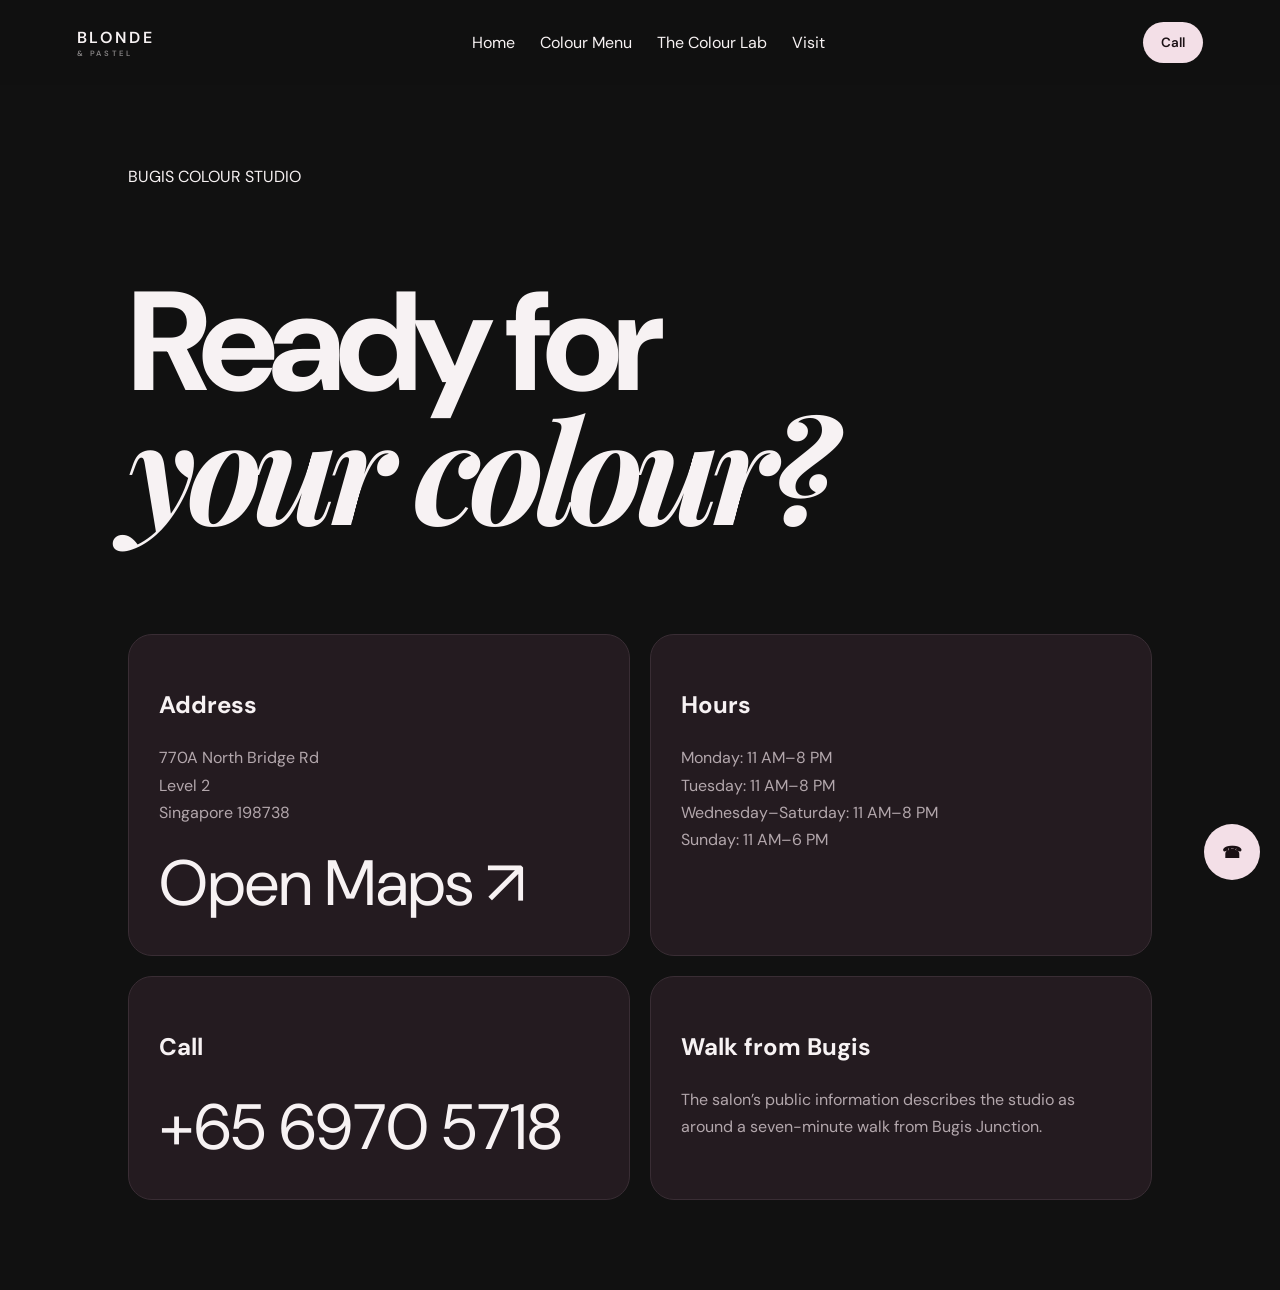
==== contact.html @ 42c8560f "Create Salon 6 contact and directions page" ====
<!doctype html><html><head><meta charset="utf-8"><meta name="viewport" content="width=device-width,initial-scale=1"><title>Visit Blonde & Pastel</title><link rel="stylesheet" href="style.css"><link rel="stylesheet" href="site.css"></head><body><header><a class="logo" href="index.html">BLONDE<span>& PASTEL</span></a><nav><a href="index.html">Home</a><a href="services.html">Colour Menu</a><a href="experience.html">The Colour Lab</a><a href="contact.html">Visit</a></nav><a class="cta" href="tel:+6569705718">Call</a></header><main class="page"><div class="page-hero"><p class="eyebrow">BUGIS COLOUR STUDIO</p><h1>Ready for<br><i>your colour?</i></h1></div><div class="contact-grid"><article class="contact-card reveal"><h3>Address</h3><p>770A North Bridge Rd<br>Level 2<br>Singapore 198738</p><a class="big-link" href="https://www.google.com/maps/search/?api=1&query=770A%20North%20Bridge%20Road%20Singapore%20198738">Open Maps ↗</a></article><article class="contact-card reveal"><h3>Hours</h3><p>Monday: 11 AM–8 PM<br>Tuesday: 11 AM–8 PM<br>Wednesday–Saturday: 11 AM–8 PM<br>Sunday: 11 AM–6 PM</p></article><article class="contact-card reveal"><h3>Call</h3><a class="big-link" href="tel:+6569705718">+65 6970 5718</a></article><article class="contact-card reveal"><h3>Walk from Bugis</h3><p>The salon’s public information describes the studio as around a seven-minute walk from Bugis Junction.</p></article></div></main><a class="float" href="tel:+6569705718">☎</a><script src="site.js"></script></body></html>
---- style.css ----
@import url('https://fonts.googleapis.com/css2?family=DM+Sans:wght@400;600&family=Playfair+Display:ital,wght@0,500;1,500&display=swap');*{box-sizing:border-box}html{scroll-behavior:smooth}body{margin:0;background:#111;color:#f7f2f3;font-family:DM Sans,sans-serif}header{position:fixed;z-index:5;width:100%;top:0;padding:22px 6vw;display:flex;justify-content:space-between;align-items:center;background:#111c;backdrop-filter:blur(16px)}a{color:inherit;text-decoration:none}.logo{font-weight:600;letter-spacing:.16em}.logo span{display:block;font-size:.48rem;opacity:.5}nav{display:none;gap:25px}.cta{background:#f3dfe7;color:#1b1115;padding:12px 18px;border-radius:999px;font-weight:600;font-size:.84rem}.hero{min-height:100svh;padding:150px 8vw;display:flex;flex-direction:column;justify-content:center;background:radial-gradient(circle at 80% 30%,#694657,transparent 38%)}.hero>p,section>p{font-size:.68rem;letter-spacing:.23em;color:#d0aabc}.hero h1,h2{font-size:clamp(3.3rem,11vw,8rem);line-height:.88;letter-spacing:-.06em;margin:18px 0}.hero i,h2 i{font-family:'Playfair Display',serif}.hero h4{max-width:570px;color:#bcb0b5;line-height:1.7;font-weight:400;margin:25px 0}.hero div{display:flex;gap:18px;flex-wrap:wrap;align-items:center}section:not(.hero){padding:110px 8vw}#services{background:#1a1518}.grid{display:grid;gap:16px}.grid article{min-height:250px;padding:30px;border:1px solid #392d34;border-radius:24px;background:linear-gradient(145deg,#241b20,#151114);display:flex;flex-direction:column;justify-content:space-between;transition:.45s}.grid article:hover{transform:translateY(-8px)}.grid b{color:#d09eb2}.grid h3{font-size:1.45rem}.grid p,#visit p{color:#b3a7ac;line-height:1.7}#visit{text-align:center;background:radial-gradient(circle at 50% 0,#4a2f3c,#111 62%)}#visit h2{font-size:clamp(2.7rem,9vw,6rem)}#visit a{display:inline-block;margin:8px}.float{position:fixed;z-index:6;right:20px;bottom:20px;width:56px;height:56px;border-radius:50%;display:grid;place-items:center;background:#f3dfe7;color:#1b1115;font-weight:700}#loader{position:fixed;z-index:20;inset:0;display:grid;place-items:center;background:#111;letter-spacing:.3em;transition:.8s}@media(min-width:800px){nav{display:flex}.grid{grid-template-columns:repeat(3,1fr)}}
---- site.css ----
:root{--accent:#d0aabc;--line:#392d34}.hero-meta{display:flex;gap:28px;flex-wrap:wrap;margin-top:70px;font-size:.65rem;letter-spacing:.18em;color:#98858f}.marquee{overflow:hidden;border-block:1px solid var(--line);padding:18px 0;white-space:nowrap;background:#1a1518}.marquee div{width:max-content;animation:marquee 28s linear infinite;letter-spacing:.25em;color:#d09eb2}.feature{padding:110px 7vw;display:grid;gap:40px;align-items:center;background:radial-gradient(circle at 80% 40%,#4a2f3c,#111 55%)}.feature p{color:#b3a7ac;line-height:1.8;max-width:560px}.feature h2{font-size:clamp(3rem,9vw,7rem)}.feature .cta{display:inline-block;margin-top:15px}.reveal{opacity:0;transform:translateY(35px);transition:opacity .8s ease,transform .8s ease}.reveal.visible{opacity:1;transform:none}.tilt{transform-style:preserve-3d;will-change:transform}.tilt a{color:var(--accent);text-decoration:none}.page{min-height:100svh;padding:150px 7vw 90px}.page-hero{max-width:900px;margin-bottom:80px}.page-hero h1{font-size:clamp(3.5rem,11vw,9rem);line-height:.88;letter-spacing:-.06em}.page-hero h1 i{font-family:'Playfair Display',serif}.service-list{display:grid;gap:18px}.service-row{display:grid;grid-template-columns:60px 1fr auto;gap:20px;align-items:start;padding:28px 0;border-top:1px solid var(--line)}.service-row h2{font-size:clamp(1.5rem,4vw,3rem);margin:0 0 8px}.service-row p{color:#b3a7ac;line-height:1.7;max-width:650px}.service-row span{color:var(--accent)}.contact-grid{display:grid;gap:20px}.contact-card{padding:30px;border:1px solid var(--line);border-radius:24px;background:#241b20}.contact-card h3{font-size:1.5rem}.contact-card p{color:#b3a7ac;line-height:1.7}.big-link{font-size:clamp(1.5rem,5vw,4rem);word-break:break-word}.page-nav{display:flex;gap:10px;flex-wrap:wrap;margin-top:50px}.page-nav a{padding:11px 15px;border:1px solid var(--line);border-radius:999px;text-decoration:none}.page-nav a:hover{background:#f3dfe7;color:#1b1115}@keyframes marquee{to{transform:translateX(-50%)}}@media(min-width:800px){.feature{grid-template-columns:1fr 1fr}.service-list{max-width:1100px}.contact-grid{grid-template-columns:1fr 1fr}.page{padding-left:10vw;padding-right:10vw}}
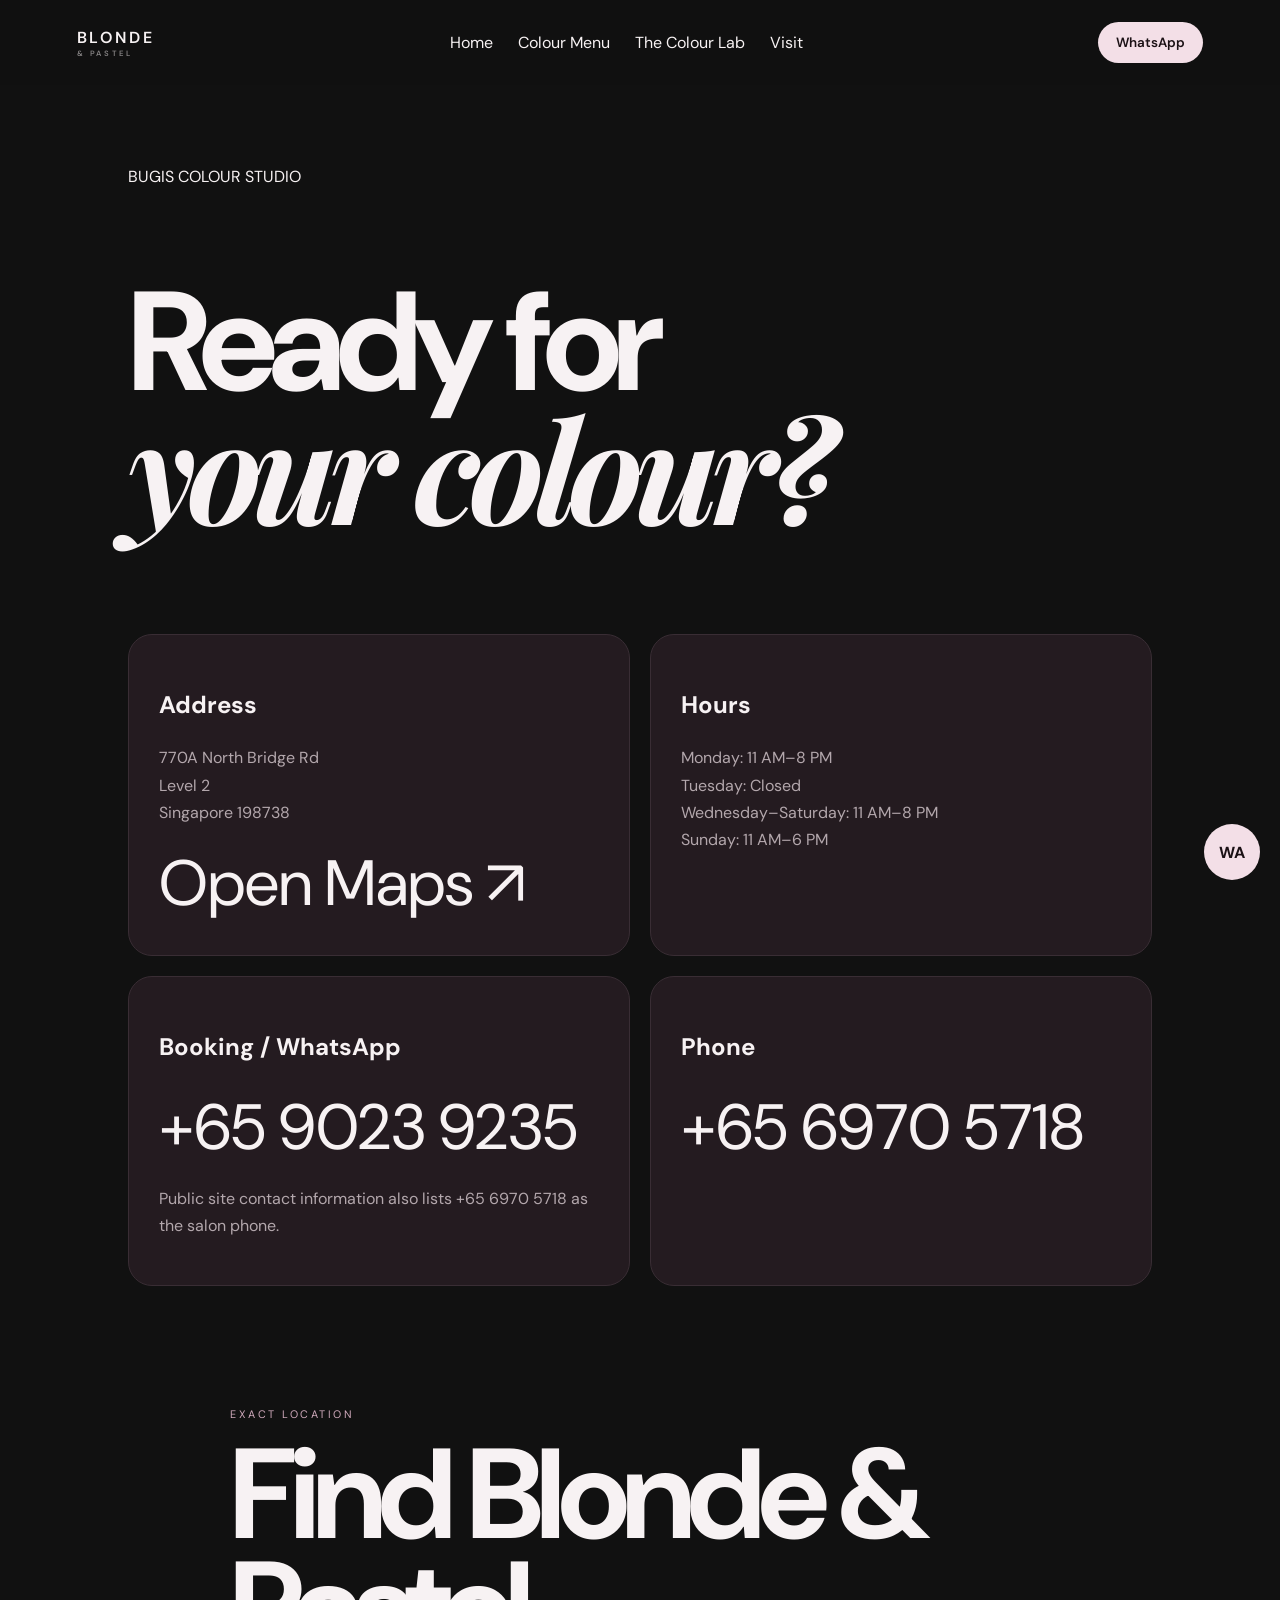
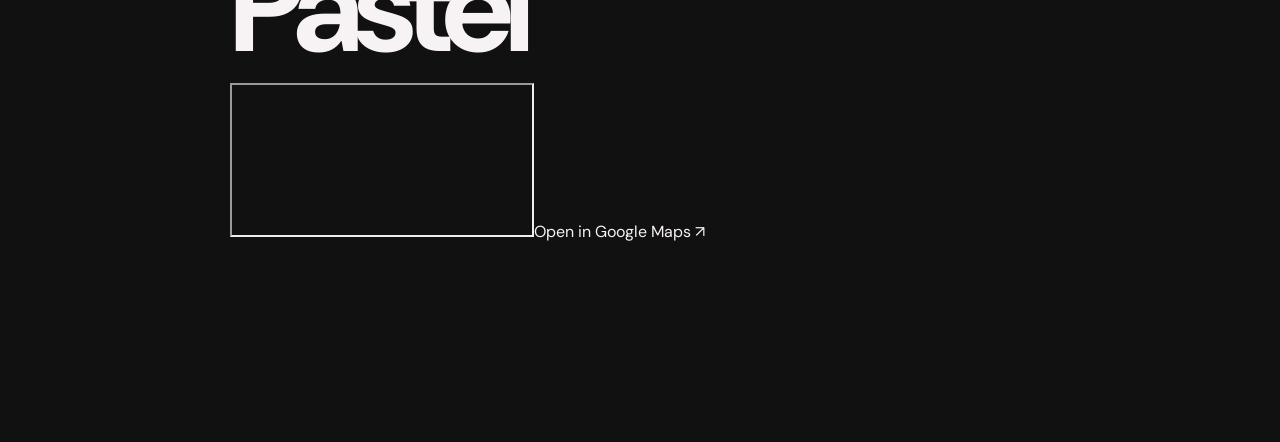
==== commit b6615619: "Upgrade Salon 6 contact page with exact embedded Google Maps and prefilled WhatsApp" ====
--- a/contact.html
+++ b/contact.html
@@ -1 +1 @@
-<!doctype html><html><head><meta charset="utf-8"><meta name="viewport" content="width=device-width,initial-scale=1"><title>Visit Blonde & Pastel</title><link rel="stylesheet" href="style.css"><link rel="stylesheet" href="site.css"></head><body><header><a class="logo" href="index.html">BLONDE<span>& PASTEL</span></a><nav><a href="index.html">Home</a><a href="services.html">Colour Menu</a><a href="experience.html">The Colour Lab</a><a href="contact.html">Visit</a></nav><a class="cta" href="tel:+6569705718">Call</a></header><main class="page"><div class="page-hero"><p class="eyebrow">BUGIS COLOUR STUDIO</p><h1>Ready for<br><i>your colour?</i></h1></div><div class="contact-grid"><article class="contact-card reveal"><h3>Address</h3><p>770A North Bridge Rd<br>Level 2<br>Singapore 198738</p><a class="big-link" href="https://www.google.com/maps/search/?api=1&query=770A%20North%20Bridge%20Road%20Singapore%20198738">Open Maps ↗</a></article><article class="contact-card reveal"><h3>Hours</h3><p>Monday: 11 AM–8 PM<br>Tuesday: 11 AM–8 PM<br>Wednesday–Saturday: 11 AM–8 PM<br>Sunday: 11 AM–6 PM</p></article><article class="contact-card reveal"><h3>Call</h3><a class="big-link" href="tel:+6569705718">+65 6970 5718</a></article><article class="contact-card reveal"><h3>Walk from Bugis</h3><p>The salon’s public information describes the studio as around a seven-minute walk from Bugis Junction.</p></article></div></main><a class="float" href="tel:+6569705718">☎</a><script src="site.js"></script></body></html>+<!doctype html><html lang="en"><head><meta charset="utf-8"><meta name="viewport" content="width=device-width,initial-scale=1"><title>Visit Blonde & Pastel</title><link rel="stylesheet" href="style.css"><link rel="stylesheet" href="site.css"></head><body><div id="loader"><strong>BLONDE & PASTEL</strong><span>COLOUR LAB · BUGIS</span></div><header><a class="logo" href="index.html">BLONDE<span>& PASTEL</span></a><nav><a href="index.html">Home</a><a href="services.html">Colour Menu</a><a href="experience.html">The Colour Lab</a><a href="contact.html">Visit</a></nav><a class="cta" href="https://wa.me/6590239235?text=Hi%20Blonde%20%26%20Pastel%2C%20I%27d%20like%20to%20book%20a%20colour%20consultation.">WhatsApp</a></header><main class="page"><div class="page-hero"><p class="eyebrow">BUGIS COLOUR STUDIO</p><h1>Ready for<br><i>your colour?</i></h1></div><div class="contact-grid"><article class="contact-card reveal"><h3>Address</h3><p>770A North Bridge Rd<br>Level 2<br>Singapore 198738</p><a class="big-link" href="https://www.google.com/maps/search/?api=1&query=770A%20North%20Bridge%20Road%20Singapore%20198738">Open Maps ↗</a></article><article class="contact-card reveal"><h3>Hours</h3><p>Monday: 11 AM–8 PM<br>Tuesday: Closed<br>Wednesday–Saturday: 11 AM–8 PM<br>Sunday: 11 AM–6 PM</p></article><article class="contact-card reveal"><h3>Booking / WhatsApp</h3><a class="big-link" href="https://wa.me/6590239235?text=Hi%20Blonde%20%26%20Pastel%2C%20I%27d%20like%20to%20book%20a%20colour%20consultation.">+65 9023 9235</a><p>Public site contact information also lists +65 6970 5718 as the salon phone.</p></article><article class="contact-card reveal"><h3>Phone</h3><a class="big-link" href="tel:+6569705718">+65 6970 5718</a></article></div><section class="map-block reveal"><p class="eyebrow">EXACT LOCATION</p><h2>Find Blonde & Pastel</h2><iframe title="Blonde and Pastel map" src="https://www.google.com/maps?q=770A%20North%20Bridge%20Road%20Singapore%20198738&output=embed" loading="lazy" allowfullscreen></iframe><a class="btn" href="https://www.google.com/maps/search/?api=1&query=770A%20North%20Bridge%20Road%20Singapore%20198738">Open in Google Maps ↗</a></section></main><a class="float" href="https://wa.me/6590239235?text=Hi%20Blonde%20%26%20Pastel%2C%20I%27d%20like%20to%20book%20a%20colour%20consultation.">WA</a><script src="site.js"></script></body></html>
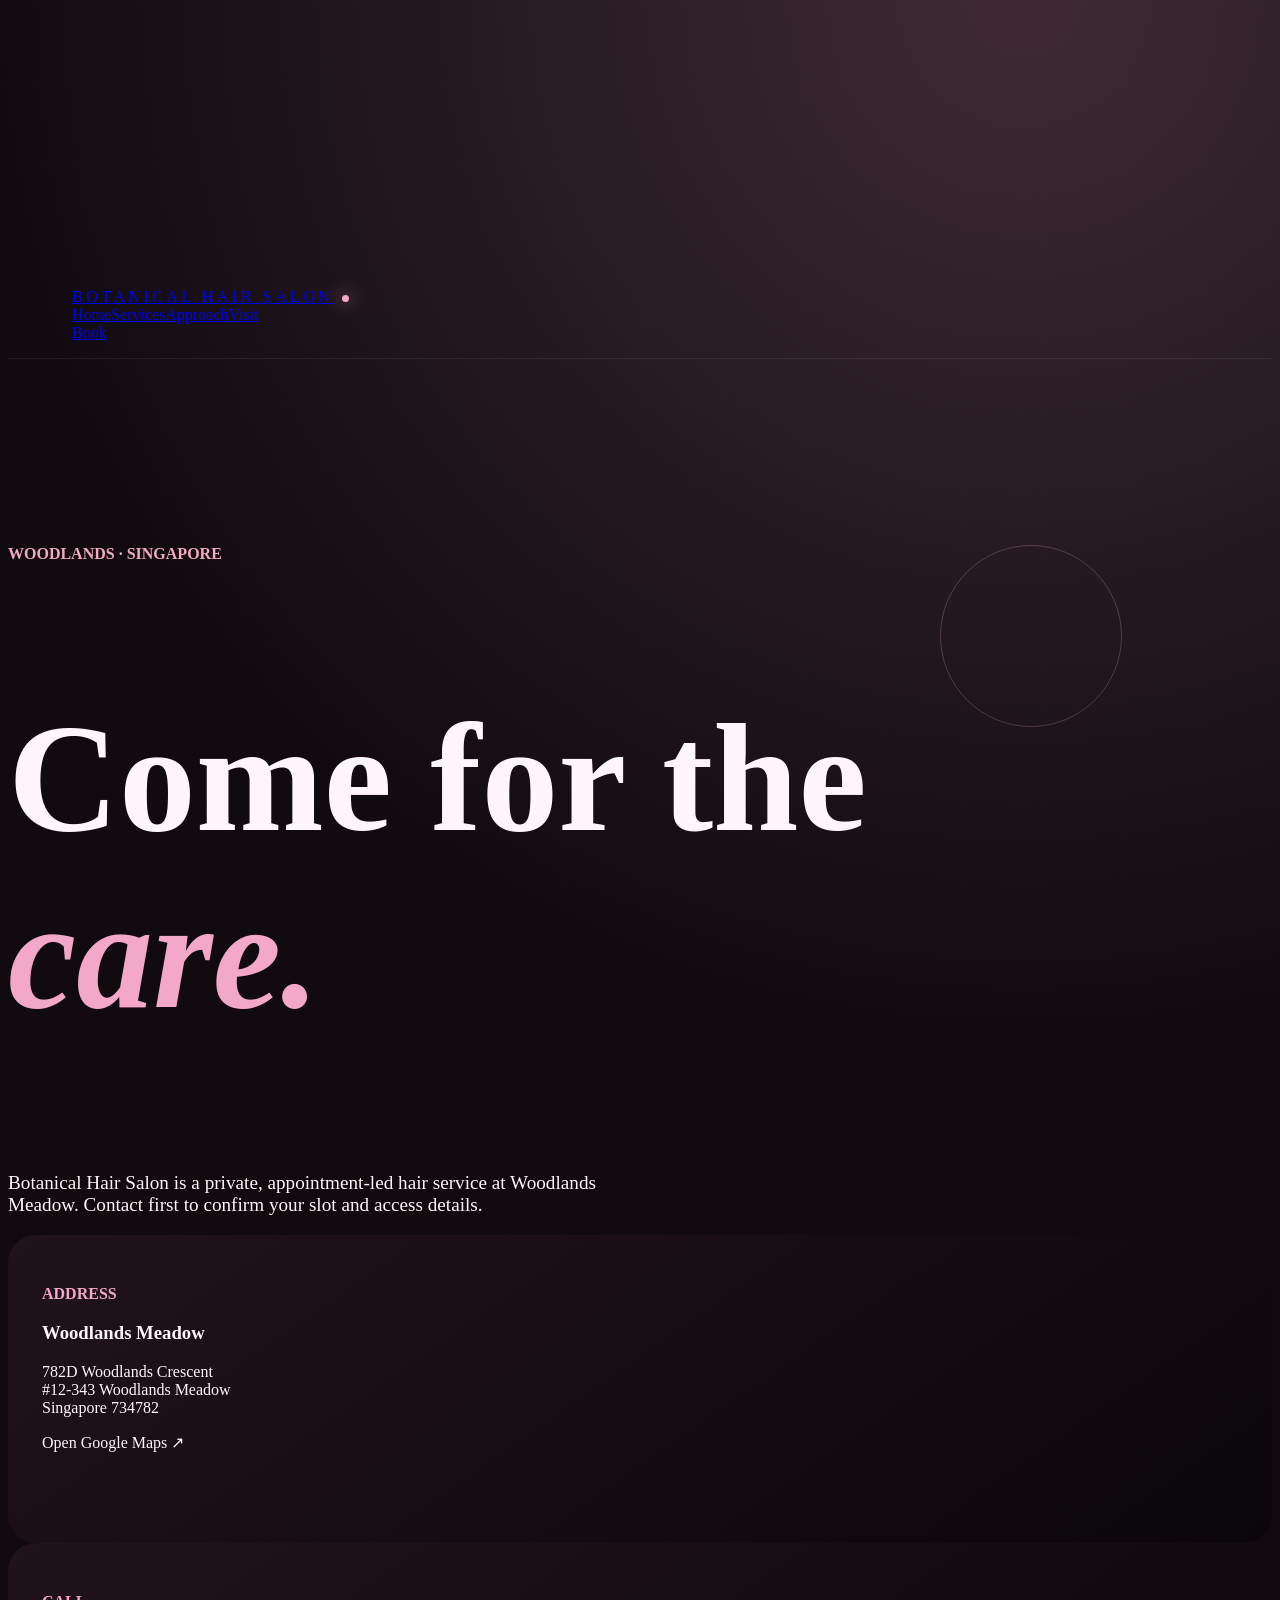
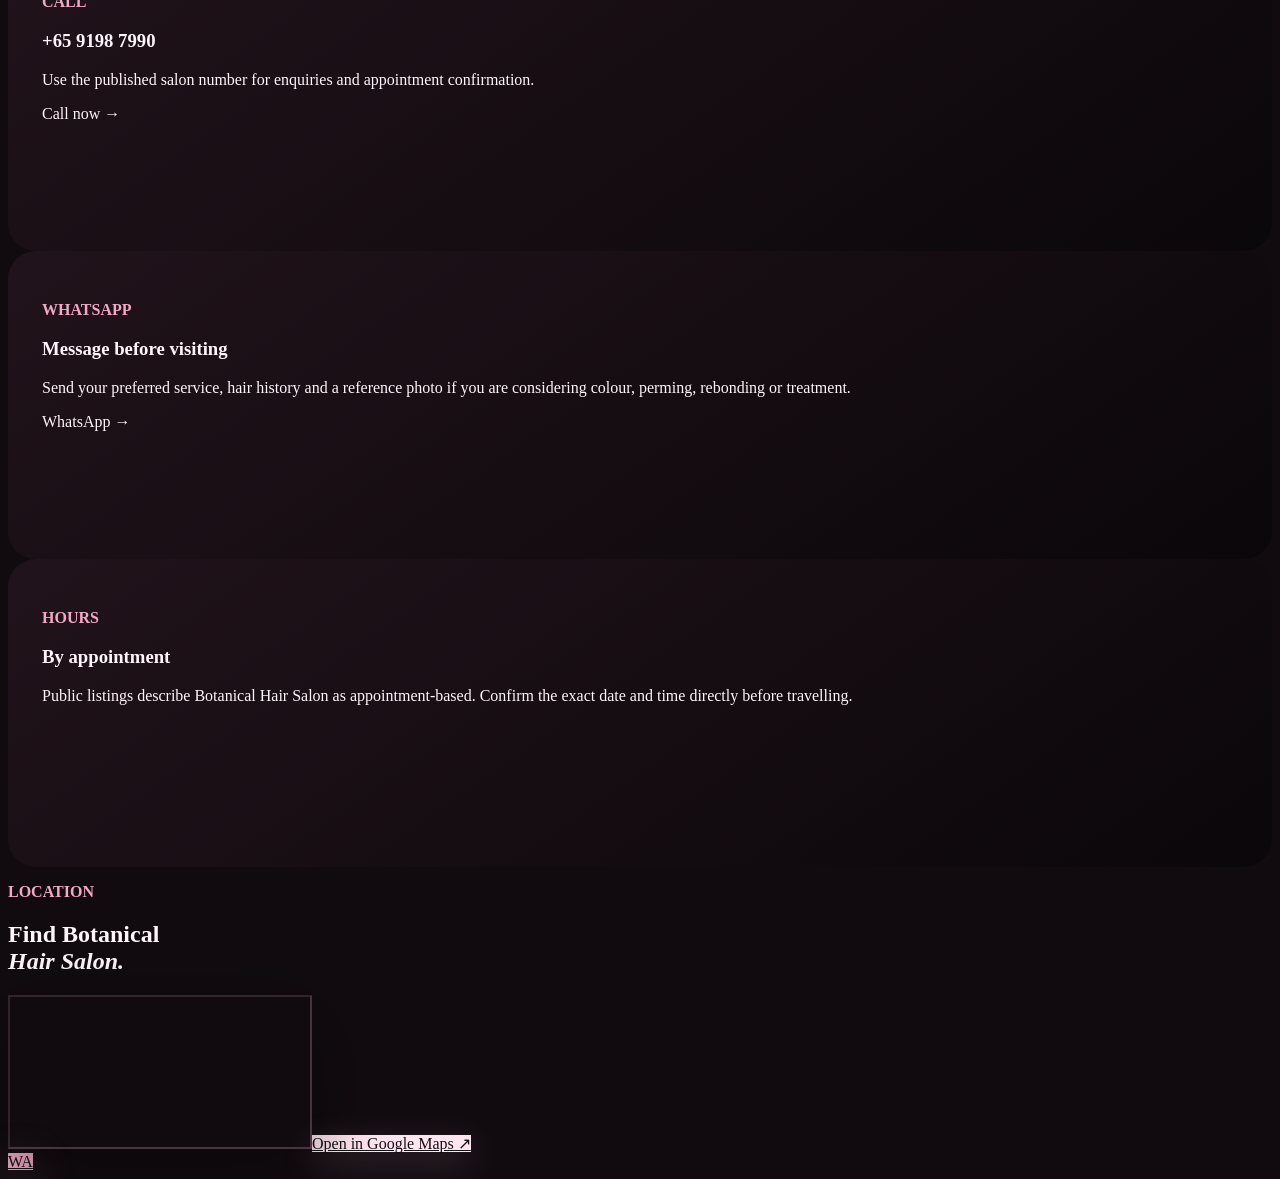
==== commit c1253ec0: "Rebuild Salon-6 contact page for Botanical Hair Salon" ====
--- a/contact.html
+++ b/contact.html
@@ -1 +1 @@
-<!doctype html><html lang="en"><head><meta charset="utf-8"><meta name="viewport" content="width=device-width,initial-scale=1"><title>Visit Blonde & Pastel</title><link rel="stylesheet" href="style.css"><link rel="stylesheet" href="site.css"></head><body><div id="loader"><strong>BLONDE & PASTEL</strong><span>COLOUR LAB · BUGIS</span></div><header><a class="logo" href="index.html">BLONDE<span>& PASTEL</span></a><nav><a href="index.html">Home</a><a href="services.html">Colour Menu</a><a href="experience.html">The Colour Lab</a><a href="contact.html">Visit</a></nav><a class="cta" href="https://wa.me/6590239235?text=Hi%20Blonde%20%26%20Pastel%2C%20I%27d%20like%20to%20book%20a%20colour%20consultation.">WhatsApp</a></header><main class="page"><div class="page-hero"><p class="eyebrow">BUGIS COLOUR STUDIO</p><h1>Ready for<br><i>your colour?</i></h1></div><div class="contact-grid"><article class="contact-card reveal"><h3>Address</h3><p>770A North Bridge Rd<br>Level 2<br>Singapore 198738</p><a class="big-link" href="https://www.google.com/maps/search/?api=1&query=770A%20North%20Bridge%20Road%20Singapore%20198738">Open Maps ↗</a></article><article class="contact-card reveal"><h3>Hours</h3><p>Monday: 11 AM–8 PM<br>Tuesday: Closed<br>Wednesday–Saturday: 11 AM–8 PM<br>Sunday: 11 AM–6 PM</p></article><article class="contact-card reveal"><h3>Booking / WhatsApp</h3><a class="big-link" href="https://wa.me/6590239235?text=Hi%20Blonde%20%26%20Pastel%2C%20I%27d%20like%20to%20book%20a%20colour%20consultation.">+65 9023 9235</a><p>Public site contact information also lists +65 6970 5718 as the salon phone.</p></article><article class="contact-card reveal"><h3>Phone</h3><a class="big-link" href="tel:+6569705718">+65 6970 5718</a></article></div><section class="map-block reveal"><p class="eyebrow">EXACT LOCATION</p><h2>Find Blonde & Pastel</h2><iframe title="Blonde and Pastel map" src="https://www.google.com/maps?q=770A%20North%20Bridge%20Road%20Singapore%20198738&output=embed" loading="lazy" allowfullscreen></iframe><a class="btn" href="https://www.google.com/maps/search/?api=1&query=770A%20North%20Bridge%20Road%20Singapore%20198738">Open in Google Maps ↗</a></section></main><a class="float" href="https://wa.me/6590239235?text=Hi%20Blonde%20%26%20Pastel%2C%20I%27d%20like%20to%20book%20a%20colour%20consultation.">WA</a><script src="site.js"></script></body></html>+<!doctype html><html lang="en"><head><meta charset="utf-8"><meta name="viewport" content="width=device-width,initial-scale=1"><meta name="description" content="Contact Botanical Hair Salon in Woodlands, Singapore. Book by WhatsApp or phone and get directions to 782D Woodlands Crescent."><title>Visit | Botanical Hair Salon</title><link rel="stylesheet" href="site.css"></head><body><div id="loader"><div class="loader-mark"><strong>BOTANICAL</strong><span>HAIR SALON · WOODLANDS</span></div></div><header class="site-header"><a class="logo" href="index.html">BOTANICAL <span>HAIR SALON</span></a><nav><a href="index.html">Home</a><a href="services.html">Services</a><a href="experience.html">Approach</a><a href="contact.html">Visit</a></nav><a class="cta" href="https://wa.me/6591987990?text=Hi%20Botanical%20Hair%20Salon%2C%20I%27d%20like%20to%20book%20an%20appointment.">Book</a></header><main class="page"><section class="page-hero"><p class="eyebrow">WOODLANDS · SINGAPORE</p><h1>Come for the<br><i>care.</i></h1><p class="lead">Botanical Hair Salon is a private, appointment-led hair service at Woodlands Meadow. Contact first to confirm your slot and access details.</p></section><section class="contact-grid"><article class="contact-card reveal"><p class="eyebrow">ADDRESS</p><h3>Woodlands Meadow</h3><p>782D Woodlands Crescent<br>#12-343 Woodlands Meadow<br>Singapore 734782</p><a class="big-link" href="https://www.google.com/maps/search/?api=1&query=782D%20Woodlands%20Crescent%20Singapore%20734782">Open Google Maps ↗</a></article><article class="contact-card reveal"><p class="eyebrow">CALL</p><h3>+65 9198 7990</h3><p>Use the published salon number for enquiries and appointment confirmation.</p><a class="big-link" href="tel:+6591987990">Call now →</a></article><article class="contact-card reveal"><p class="eyebrow">WHATSAPP</p><h3>Message before visiting</h3><p>Send your preferred service, hair history and a reference photo if you are considering colour, perming, rebonding or treatment.</p><a class="big-link" href="https://wa.me/6591987990?text=Hi%20Botanical%20Hair%20Salon%2C%20I%27d%20like%20to%20book%20an%20appointment.">WhatsApp →</a></article><article class="contact-card reveal"><p class="eyebrow">HOURS</p><h3>By appointment</h3><p>Public listings describe Botanical Hair Salon as appointment-based. Confirm the exact date and time directly before travelling.</p></article></section><section class="map-block reveal"><p class="eyebrow">LOCATION</p><h2>Find Botanical<br><i>Hair Salon.</i></h2><iframe title="Botanical Hair Salon location map" src="https://www.google.com/maps?q=782D%20Woodlands%20Crescent%20Singapore%20734782&output=embed" loading="lazy" allowfullscreen></iframe><a class="btn" href="https://www.google.com/maps/search/?api=1&query=782D%20Woodlands%20Crescent%20Singapore%20734782">Open in Google Maps ↗</a></section></main><a class="float" href="https://wa.me/6591987990?text=Hi%20Botanical%20Hair%20Salon%2C%20I%27d%20like%20to%20book.">WA</a><script src="site.js"></script></body></html>
--- a/site.css
+++ b/site.css
@@ -1 +1 @@
-:root{--accent:#d0aabc;--line:#392d34}.hero-meta{display:flex;gap:28px;flex-wrap:wrap;margin-top:70px;font-size:.65rem;letter-spacing:.18em;color:#98858f}.marquee{overflow:hidden;border-block:1px solid var(--line);padding:18px 0;white-space:nowrap;background:#1a1518}.marquee div{width:max-content;animation:marquee 28s linear infinite;letter-spacing:.25em;color:#d09eb2}.feature{padding:110px 7vw;display:grid;gap:40px;align-items:center;background:radial-gradient(circle at 80% 40%,#4a2f3c,#111 55%)}.feature p{color:#b3a7ac;line-height:1.8;max-width:560px}.feature h2{font-size:clamp(3rem,9vw,7rem)}.feature .cta{display:inline-block;margin-top:15px}.reveal{opacity:0;transform:translateY(35px);transition:opacity .8s ease,transform .8s ease}.reveal.visible{opacity:1;transform:none}.tilt{transform-style:preserve-3d;will-change:transform}.tilt a{color:var(--accent);text-decoration:none}.page{min-height:100svh;padding:150px 7vw 90px}.page-hero{max-width:900px;margin-bottom:80px}.page-hero h1{font-size:clamp(3.5rem,11vw,9rem);line-height:.88;letter-spacing:-.06em}.page-hero h1 i{font-family:'Playfair Display',serif}.service-list{display:grid;gap:18px}.service-row{display:grid;grid-template-columns:60px 1fr auto;gap:20px;align-items:start;padding:28px 0;border-top:1px solid var(--line)}.service-row h2{font-size:clamp(1.5rem,4vw,3rem);margin:0 0 8px}.service-row p{color:#b3a7ac;line-height:1.7;max-width:650px}.service-row span{color:var(--accent)}.contact-grid{display:grid;gap:20px}.contact-card{padding:30px;border:1px solid var(--line);border-radius:24px;background:#241b20}.contact-card h3{font-size:1.5rem}.contact-card p{color:#b3a7ac;line-height:1.7}.big-link{font-size:clamp(1.5rem,5vw,4rem);word-break:break-word}.page-nav{display:flex;gap:10px;flex-wrap:wrap;margin-top:50px}.page-nav a{padding:11px 15px;border:1px solid var(--line);border-radius:999px;text-decoration:none}.page-nav a:hover{background:#f3dfe7;color:#1b1115}@keyframes marquee{to{transform:translateX(-50%)}}@media(min-width:800px){.feature{grid-template-columns:1fr 1fr}.service-list{max-width:1100px}.contact-grid{grid-template-columns:1fr 1fr}.page{padding-left:10vw;padding-right:10vw}}+:root{--a:#f2a8c6;--s:#ffe5ef;--bg:#110b10;--p:#21131b;--ink:#fff5fa;--line:color-mix(in srgb,var(--a) 25%,transparent)}html{scroll-behavior:smooth}body{background:radial-gradient(circle at 80% 0,color-mix(in srgb,var(--a) 20%,transparent),transparent 35%),var(--bg)!important;color:var(--ink)!important}body:before{content:"";position:fixed;inset:0;pointer-events:none;z-index:1;opacity:.06;background-image:linear-gradient(#fff2 1px,transparent 1px),linear-gradient(90deg,#fff2 1px,transparent 1px);background-size:80px 80px}header{z-index:60!important;border-bottom:1px solid #fff1;padding:16px 5vw!important;transition:.35s}header.scrolled{background:#000c!important;backdrop-filter:blur(22px);box-shadow:0 10px 40px #0006}.logo{letter-spacing:.22em}.logo:after{content:"";display:inline-block;width:7px;height:7px;margin-left:9px;border-radius:50%;background:var(--a);box-shadow:0 0 18px var(--a)}nav a{position:relative}nav a:after{content:"";position:absolute;left:0;right:0;bottom:-7px;height:1px;background:var(--a);transform:scaleX(0);transition:.3s}nav a:hover:after{transform:scaleX(1)}.navcta,.btn{background:var(--s)!important;color:#111!important;box-shadow:0 10px 35px color-mix(in srgb,var(--a) 20%,transparent)!important;transition:.3s}.navcta:hover,.btn:hover{transform:translateY(-3px);box-shadow:0 18px 55px color-mix(in srgb,var(--a) 35%,transparent)!important}.hero{min-height:100svh;padding-top:180px!important;isolation:isolate;overflow:hidden}.hero:before{content:"";position:absolute;width:72vw;height:72vw;right:-30%;top:8%;border-radius:50%;background:radial-gradient(circle at 35% 35%,color-mix(in srgb,var(--a) 48%,transparent),transparent 18%),radial-gradient(circle,color-mix(in srgb,var(--a) 20%,transparent),transparent 65%);filter:blur(12px);animation:hfloat 11s ease-in-out infinite;z-index:-1}.hero:after{content:"";position:absolute;inset:auto 0 0;height:35%;background:linear-gradient(transparent,var(--bg));z-index:-1}.hero h1{font-size:clamp(4rem,12vw,11rem)!important;max-width:1100px}.hero h1 i,.page-hero h1 i{color:var(--a)}.eyebrow{color:var(--a)!important;font-weight:700}.lead{font-size:clamp(1rem,1.5vw,1.25rem)!important;max-width:650px!important}.hero-meta{border-top:1px solid var(--line);padding-top:20px}.marquee{background:var(--p)!important;border-color:var(--line)!important}.marquee div{color:var(--a)!important;font-weight:700}.section{position:relative;background:linear-gradient(var(--bg),var(--p))!important;overflow:hidden}.section:before{content:"01";position:absolute;right:5vw;top:40px;font-size:16vw;font-weight:900;color:transparent;-webkit-text-stroke:1px color-mix(in srgb,var(--a) 18%,transparent)}.cards{grid-template-columns:repeat(3,minmax(0,1fr))!important;gap:20px!important}.cards article{position:relative;min-height:430px!important;overflow:hidden;border:1px solid var(--line)!important;border-radius:30px!important;background:var(--p)!important;box-shadow:0 20px 70px #0005;transition:.55s}.cards article:before{content:"";position:absolute;inset:0;background-size:cover;background-position:center;opacity:.32;transition:.8s}.cards article:nth-child(1):before{background-image:url('https://images.unsplash.com/photo-1522337360788-8b13dee7a37e?auto=format&fit=crop&w=1200&q=85')}.cards article:nth-child(2):before{background-image:url('https://images.unsplash.com/photo-1560066984-138dadb4c035?auto=format&fit=crop&w=1200&q=85')}.cards article:nth-child(3):before{background-image:url('https://images.unsplash.com/photo-1521590832167-7bcbfaa6381f?auto=format&fit=crop&w=1200&q=85')}.cards article:after{content:"";position:absolute;inset:0;background:linear-gradient(180deg,transparent 10%,var(--p) 78%)}.cards article>*{position:relative;z-index:2}.cards article:hover{transform:translateY(-12px);border-color:color-mix(in srgb,var(--a) 65%,transparent)!important;box-shadow:0 35px 95px #0008}.cards article:hover:before{transform:scale(1.08);opacity:.5}.cards h3{font-size:clamp(1.5rem,2vw,2rem)!important}.cards a{color:var(--a)!important;font-weight:700}.feature{position:relative;overflow:hidden;background:radial-gradient(circle at 85% 30%,color-mix(in srgb,var(--a) 25%,transparent),transparent 38%),var(--p)!important;border-block:1px solid var(--line);min-height:520px}.feature:before{content:"";position:absolute;right:-10vw;top:-15vw;width:48vw;height:48vw;border:1px solid color-mix(in srgb,var(--a) 35%,transparent);border-radius:50%;animation:spin 30s linear infinite}.visit{position:relative;overflow:hidden;background:linear-gradient(135deg,var(--p),var(--bg))!important;border-top:1px solid var(--line)}.visit:before{content:"";position:absolute;width:320px;height:320px;right:-100px;bottom:-120px;border-radius:50%;background:var(--a);filter:blur(120px);opacity:.16}.page{padding-top:170px!important}.page-hero{position:relative;max-width:1050px}.page-hero:after{content:"";position:absolute;right:-5vw;top:0;width:180px;height:180px;border:1px solid var(--line);border-radius:50%}.page-hero h1{font-size:clamp(4rem,12vw,10rem)!important}.service-list{max-width:1200px!important}.service-row{position:relative;padding:42px 0!important;border-color:var(--line)!important;transition:.4s}.service-row:before{content:"";position:absolute;inset:0 -5vw;background:linear-gradient(90deg,color-mix(in srgb,var(--a) 9%,transparent),transparent 65%);opacity:0;transition:.35s;pointer-events:none}.service-row:hover{padding-left:20px!important}.service-row:hover:before{opacity:1}.service-row h2{font-size:clamp(2rem,4vw,4rem)!important}.service-row strong{color:var(--a);font-size:.7rem;letter-spacing:.16em;text-transform:uppercase}.contact-grid{gap:18px!important}.contact-card{position:relative;min-height:240px;padding:34px!important;border-color:var(--line)!important;background:linear-gradient(145deg,var(--p),#0006)!important;border-radius:28px!important;overflow:hidden;transition:.4s}.contact-card:hover{transform:translateY(-7px);border-color:color-mix(in srgb,var(--a) 60%,transparent)!important}.big-link{color:var(--ink);text-decoration:none}.big-link:hover{color:var(--a)}.page-nav a{border-color:var(--line)!important;transition:.3s}.page-nav a:hover{background:var(--s)!important;color:#111!important;transform:translateY(-3px)}.map-block iframe{filter:saturate(.75) contrast(1.05);border-color:var(--line)!important;box-shadow:0 25px 80px #0006}.float{width:62px!important;height:62px!important;background:var(--a)!important;color:#111!important;box-shadow:0 15px 45px color-mix(in srgb,var(--a) 35%,transparent)!important}.float:hover{transform:scale(1.08)}#loader{background:var(--bg)!important;z-index:200!important}#loader:before{content:"";position:absolute;width:45vw;height:45vw;border:1px solid color-mix(in srgb,var(--a) 45%,transparent);border-radius:50%;animation:pulse 2.2s ease-in-out infinite}#loader .loader-mark{position:relative;display:grid;place-items:center;text-align:center;gap:12px}#loader strong{font-size:clamp(2.4rem,8vw,7rem)!important;color:var(--ink)}#loader span{color:var(--a)!important}#loader.is-hidden{opacity:0;pointer-events:none}body.is-loading{overflow:hidden!important}.reveal{opacity:0;transform:translateY(50px) scale(.98)!important;transition:.9s cubic-bezier(.2,.75,.2,1)!important}.reveal.visible{opacity:1;transform:none!important}#scroll-progress{position:fixed;z-index:150;top:0;left:0;height:2px;width:0;background:var(--a);box-shadow:0 0 16px var(--a)}@keyframes hfloat{50%{transform:translate3d(-30px,25px,0) scale(1.08)}}@keyframes spin{to{transform:rotate(360deg)}}@keyframes pulse{50%{transform:scale(1.08);opacity:.35}}@media(min-width:800px){.hero{padding-left:10vw!important;padding-right:8vw!important}.section,.feature,.visit{padding-left:10vw!important;padding-right:10vw!important}.service-row{grid-template-columns:70px 1fr 150px!important}.contact-grid{grid-template-columns:repeat(2,minmax(0,1fr))!important}}@media(max-width:799px){header{padding-left:18px!important;padding-right:18px!important}header nav{display:flex!important;position:fixed;left:10px;right:10px;bottom:10px;z-index:90;padding:9px 8px;background:#080808e8;backdrop-filter:blur(22px);border:1px solid var(--line);border-radius:18px;justify-content:space-around;gap:4px;box-shadow:0 15px 50px #0008}header nav a{font-size:.65rem;padding:8px 7px}header .navcta,header .cta{padding:10px 12px;font-size:.7rem}.hero{padding-left:6vw!important;padding-right:6vw!important}.hero h1{font-size:clamp(3.3rem,17vw,6rem)!important}.cards{grid-template-columns:1fr!important}.cards article{min-height:390px!important}.section,.feature,.visit{padding:90px 6vw!important}.page{padding:130px 6vw 110px!important}.page-hero h1{font-size:clamp(3.4rem,17vw,6.5rem)!important}.service-row{grid-template-columns:34px 1fr!important}.service-row strong{grid-column:2;margin-top:10px}.contact-grid{grid-template-columns:1fr!important}.map-block iframe{height:72vw!important;min-height:300px}.float{bottom:78px!important;right:16px!important}.hero:before{width:110vw;height:110vw;right:-50%;top:20%}}
